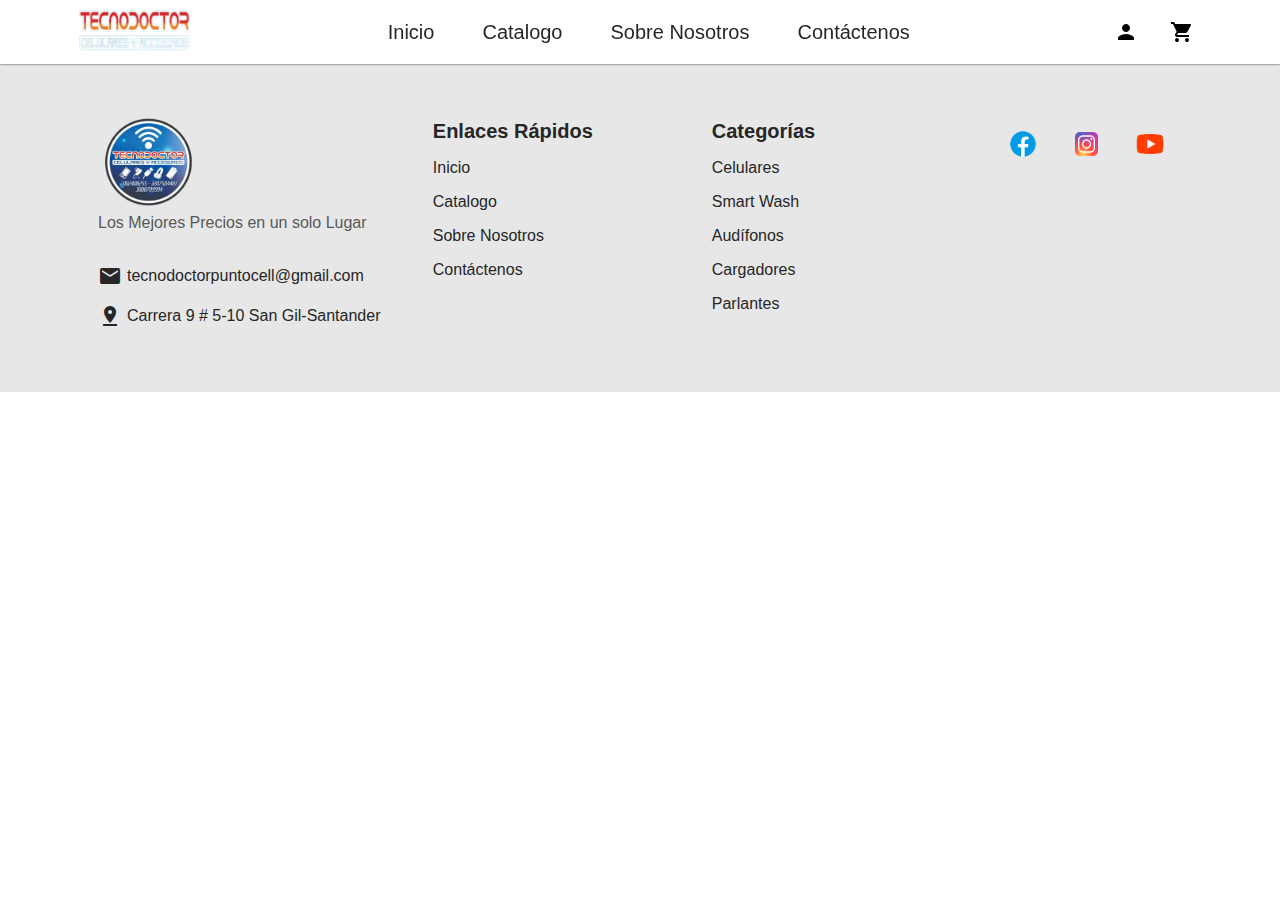
==== pages/shop.html @ 9371bdbc "refactor: :wrench:" ====
<!DOCTYPE html>
<html lang="es">
<head>
    <meta charset="UTF-8">
    <meta name="viewport" content="width=device-width, initial-scale=1.0">
    <link rel="stylesheet" href="./../css/style.css">
    <link rel="shortcut icon" href="./favicon.ico" type="image/x-icon">
    <link href="https://fonts.googleapis.com/icon?family=Material+Icons" rel="stylesheet">
    <title>TECNODOCTOR PUNTO CELL</title>
</head>
<body>
    <!-- HEADER -->
    <header class="header">
        <nav class="nav">
            <a class="nav__logo" href="./index.html">
                <img src="./../img/material/tecnodoctorpuntocell_logo-2.png" alt="logo">
            </a>
            <ul class="nav__menu">
                <li class="nav__link">
                    <a  href="./../index.html">Inicio</a>
                </li>
                <li class="nav__link" >
                    <a href="./../pages/shop.html">Catalogo</a>
                </li>
                <li class="nav__link">
                    <a href="./../pages/about_us.html">Sobre Nosotros</a>
                </li>
                <li class="nav__link">
                    <a  href="./../pages/contact_us.html">Contáctenos</a>
                </li>
            </ul>
            <ul class="nav__buttons">
                <li>
                    <button name="login" type="button" class="mat-fab">
                        <span class="material-icons">
                            person
                        </span>
                    </button>
                </li>
                <li>
                    <button name="shopping_cart" type="button"  class="mat-fab">
                        <span class="material-icons">
                            shopping_cart
                        </span>
                    </button>
                </li>
                <li class="mobile">
                    <button id="menu-mobile" type="button" class="mat-fab">
                        <span class="material-icons">
                            menu
                        </span>
                    </button>
                </li>
            </ul>
        </nav> 
    </header>
    <!-- END HEADER -->

    <!-- MAIN -->
    <main class="main">
        
    </main>
    <!-- END MAIN -->

    <!-- FOOTER -->
    <footer class="footer">
        <div class="container">
            <div class="d-grid footer__content gap-1">

                <div class="footer__section">
                    <div class="footer__logo">
                        <img  src="./../img/material/tecnodoctorpuntocell_logo.png" alt="TECNODOCTOR-LOGO">
                        <p>
                            Los Mejores Precios en un solo Lugar
                        </p>
                    </div>
                    <ul>
                        <li class="footer__link">
                            <a href="">
                                <span class="material-icons">
                                    mail
                                </span>
                                tecnodoctorpuntocell@gmail.com
                            </a> 
                        </li>
                        <li class="footer__link">
                            <a href="">
                                <span class="material-icons">
                                    pin_drop
                                </span>
                                Carrera 9 # 5-10 San Gil-Santander
                            </a> 
                        </li>
                    </ul>
                </div>

                <div class="footer__section">
                    <h3 class="footer__subtitle my-1">
                        Enlaces Rápidos
                    </h3>
                    <ul>
                        <li class="footer__link">
                            <a href="./../index.html">
                                Inicio
                            </a> 
                        </li>
                        <li class="footer__link">
                            <a href="./../pages/shop.html">
                                Catalogo
                            </a> 
                        </li>
                        <li class="footer__link">
                            <a href="./../pages/about_us.html">
                                Sobre Nosotros
                            </a> 
                        </li>
                        <li class="footer__link">
                            <a href="./../pages/contact_us.html">
                                Contáctenos
                            </a> 
                        </li>
                    </ul>
                </div>

                <div class="footer__section">
                    <h3 class="footer__subtitle my-1">
                        Categorías
                    </h3>
                    <ul>
                        <li class="footer__link">
                            <a href="">Celulares</a> 
                        </li>
                        <li class="footer__link">
                            <a href="">Smart Wash</a> 
                        </li>
                        <li class="footer__link">
                            <a href="">Audífonos</a> 
                        </li>
                        <li class="footer__link">
                            <a href="">Cargadores</a> 
                        </li class="footer__link" >
                        <li class="footer__link">
                            <a href="">Parlantes</a> 
                        </li>
                    </ul>
                </div>

                <div class="footer__section">
                    <div class="d-flex text-align-center">
                        <a href=""  class="footer__social">
                            <img src="./../img/material/facebook.png" alt="facebook link">
                        </a>
                        <a href=""  class="footer__social">
                            <img src="./../img/material/instagram.png" alt="instagram link">
                        </a>
                        <a href=""  class="footer__social">
                            <img src="./../img/material/youtube.png" alt="YouTube link">
                        </a>
                    </div>
                </div>

            </div>
        </div>
    </footer>
    <!-- END FOOTER -->
</body>
</html>
---- css/style.css ----
@import url(./base.css);
@import url(./layout.css);

@import url(./reusable.css);

@import url(./header.css);
@import url(./product.css);







@import url(./footer.css);




















@import url(./breakpoints.css);
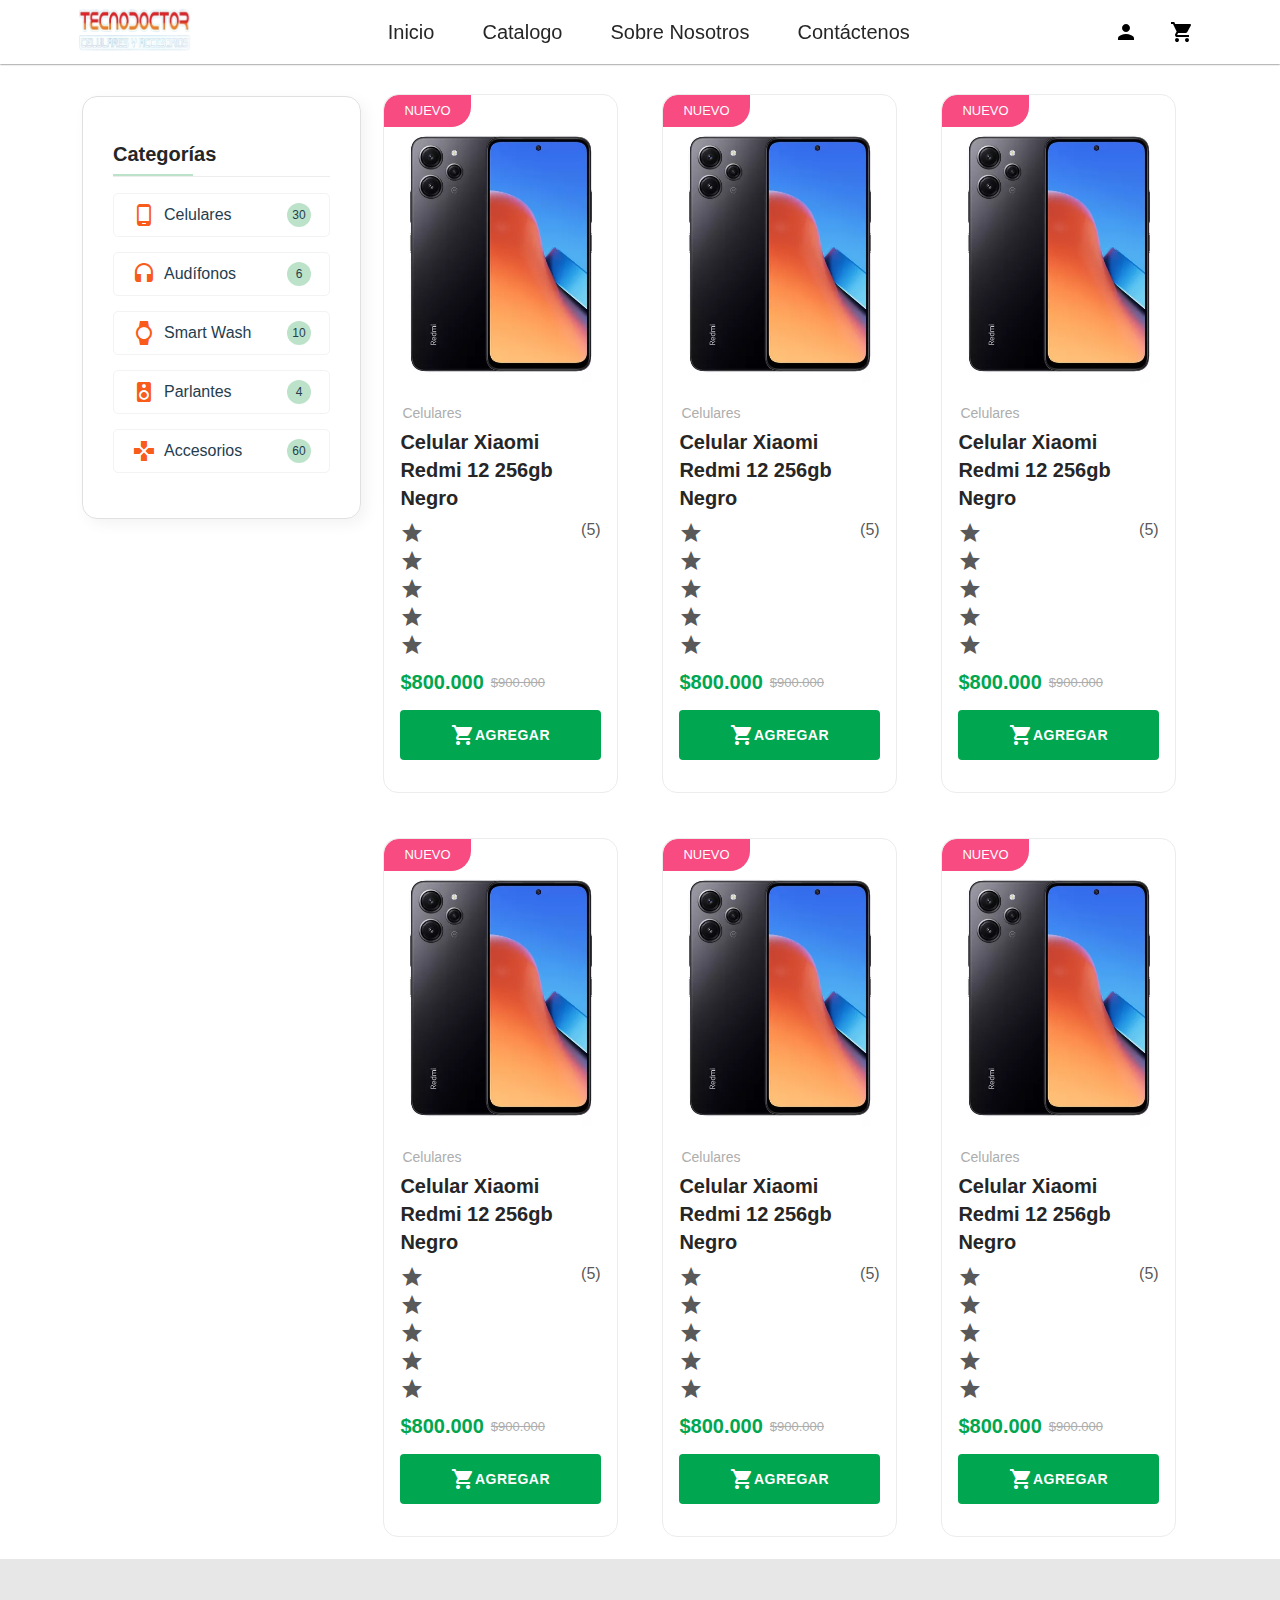
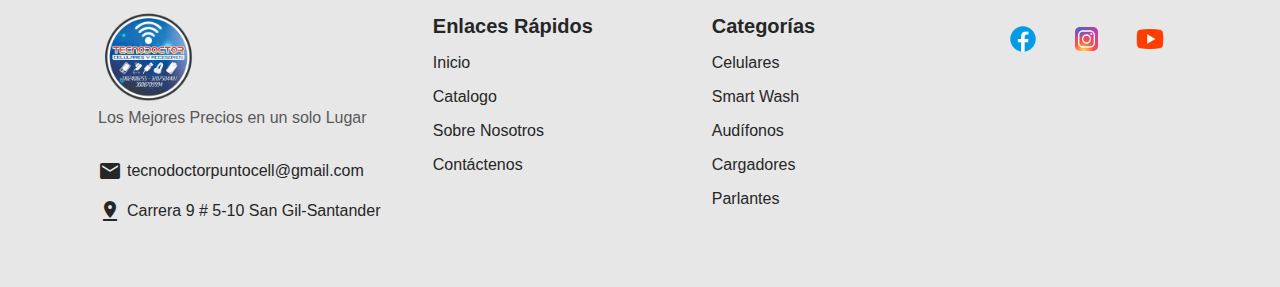
==== commit b2125d74: "refactor: :arrow_up: INDEX, SHOP" ====
--- a/pages/shop.html
+++ b/pages/shop.html
@@ -12,9 +12,18 @@
     <!-- HEADER -->
     <header class="header">
         <nav class="nav">
-            <a class="nav__logo" href="./index.html">
+            <a class="nav__logo" href="./../index.html">
                 <img src="./../img/material/tecnodoctorpuntocell_logo-2.png" alt="logo">
             </a>
+            <input type="checkbox" id="menu">
+            <label class="mobile order-1 mat-fab" for="menu">
+                <span class="material-icons open">
+                    menu
+                </span>
+                <span class="material-icons close">
+                    close
+                </span>
+            </label>
             <ul class="nav__menu">
                 <li class="nav__link">
                     <a  href="./../index.html">Inicio</a>
@@ -44,21 +53,440 @@
                         </span>
                     </button>
                 </li>
-                <li class="mobile">
-                    <button id="menu-mobile" type="button" class="mat-fab">
-                        <span class="material-icons">
-                            menu
-                        </span>
-                    </button>
-                </li>
             </ul>
-        </nav> 
+
+        </nav>
     </header>
     <!-- END HEADER -->
 
     <!-- MAIN -->
     <main class="main">
-        
+        <div class="container">
+            <div class="shop__marcas">
+    
+            </div>
+            <div class="d-grid shop">
+                <div>
+                    <div class="category-card">
+                        <h3 class="section__title">Categorías</h3>
+                        <ul>
+                            <li>
+                                <a href="./categorys/mobiles.html">
+                                    <span class="material-icons color-first me-1">
+                                        phone_android
+                                    </span>
+                                    Celulares 
+                                </a>
+                                <span class="count">
+                                    30
+                                </span>
+                            </li>
+
+                            <li>
+                                <a href="./categorys/headset.html">
+                                    <span class="material-icons color-first me-1">
+                                        headset
+                                    </span>
+                                    Audífonos 
+                                </a>
+                                <span class="count">
+                                    6
+                                </span>
+                            </li>
+
+                            <li>
+                                <a href="./categorys/smart-wash.html">
+                                    <span class="material-icons color-first me-1">
+                                        watch
+                                    </span>
+                                    Smart Wash 
+                                </a>
+                                <span class="count">
+                                    10
+                                </span>
+                            </li>
+
+                            <li>
+                                <a href="./categorys/mobiles.html">
+                                    <span class="material-icons color-first me-1">
+                                        speaker
+                                    </span>
+                                    Parlantes
+                                </a>
+                                <span class="count">
+                                    4
+                                </span>
+                            </li>
+
+                            <li>
+                                <a href="./categorys/mobiles.html">
+                                    <span class="material-icons color-first me-1">
+                                        gamepad
+                                    </span>
+                                    Accesorios
+                                </a>
+                                <span class="count">
+                                    60
+                                </span>
+                            </li>
+
+                        </ul>
+                    </div>
+    
+                </div>
+                <div class="d-grid col-lg-4 mt-1">
+                    <div class="product">
+                        <div class="product__image">
+                            <div class="product__img">
+                                <a href="./../pages/product.html" class="product__img">
+                                    <img src="./../img/products/product-1-01.webp" alt="product-1">
+                                </a>
+                            </div>
+                            <div class="product__tag">
+                                <span class="new">
+                                    NUEVO
+                                </span>
+                            </div>
+                        </div>
+                        <div class="product__content">
+                            <div class="product__category">
+                                <a href="">
+                                    Celulares
+                                </a>
+                            </div>
+                            <h2>
+                                <a class="product__title" href="">
+                                    Celular Xiaomi Redmi 12 256gb Negro
+                                </a>
+                            </h2>
+                            <div class="product__rate">
+                                <div class="product__rate-starts">
+                                    <span class="material-icons">
+                                        star_rate
+                                    </span>
+                                    <span class="material-icons">
+                                        star_rate
+                                    </span>
+                                    <span class="material-icons">
+                                        star_rate
+                                    </span>
+                                    <span class="material-icons">
+                                        star_rate
+                                    </span>
+                                    <span class="material-icons">
+                                        star_rate
+                                    </span>
+                                </div>
+                                <span class="product__rate-num">
+                                    (5)
+                                </span>
+                            </div>
+                            <div class="product__price">
+                                <h3>$800.000</h3>
+                                <h4 class="old-price">$900.000</h4>
+                            </div>
+                            <button class="product__button ">
+                                <span class="material-icons">
+                                    shopping_cart
+                                </span>
+                                AGREGAR
+                            </button>
+                        </div>
+                    </div>
+                    <div class="product">
+                        <div class="product__image">
+                            <div class="product__img">
+                                <a href="./../pages/product.html" class="product__img">
+                                    <img src="./../img/products/product-1-01.webp" alt="product-1">
+                                </a>
+                            </div>
+                            <div class="product__tag">
+                                <span class="new">
+                                    NUEVO
+                                </span>
+                            </div>
+                        </div>
+                        <div class="product__content">
+                            <div class="product__category">
+                                <a href="">
+                                    Celulares
+                                </a>
+                            </div>
+                            <h2>
+                                <a class="product__title" href="">
+                                    Celular Xiaomi Redmi 12 256gb Negro
+                                </a>
+                            </h2>
+                            <div class="product__rate">
+                                <div class="product__rate-starts">
+                                    <span class="material-icons">
+                                        star_rate
+                                    </span>
+                                    <span class="material-icons">
+                                        star_rate
+                                    </span>
+                                    <span class="material-icons">
+                                        star_rate
+                                    </span>
+                                    <span class="material-icons">
+                                        star_rate
+                                    </span>
+                                    <span class="material-icons">
+                                        star_rate
+                                    </span>
+                                </div>
+                                <span class="product__rate-num">
+                                    (5)
+                                </span>
+                            </div>
+                            <div class="product__price">
+                                <h3>$800.000</h3>
+                                <h4 class="old-price">$900.000</h4>
+                            </div>
+                            <button class="product__button ">
+                                <span class="material-icons">
+                                    shopping_cart
+                                </span>
+                                AGREGAR
+                            </button>
+                        </div>
+                    </div>
+                    <div class="product">
+                        <div class="product__image">
+                            <div class="product__img">
+                                <a href="./../pages/product.html" class="product__img">
+                                    <img src="./../img/products/product-1-01.webp" alt="product-1">
+                                </a>
+                            </div>
+                            <div class="product__tag">
+                                <span class="new">
+                                    NUEVO
+                                </span>
+                            </div>
+                        </div>
+                        <div class="product__content">
+                            <div class="product__category">
+                                <a href="">
+                                    Celulares
+                                </a>
+                            </div>
+                            <h2>
+                                <a class="product__title" href="">
+                                    Celular Xiaomi Redmi 12 256gb Negro
+                                </a>
+                            </h2>
+                            <div class="product__rate">
+                                <div class="product__rate-starts">
+                                    <span class="material-icons">
+                                        star_rate
+                                    </span>
+                                    <span class="material-icons">
+                                        star_rate
+                                    </span>
+                                    <span class="material-icons">
+                                        star_rate
+                                    </span>
+                                    <span class="material-icons">
+                                        star_rate
+                                    </span>
+                                    <span class="material-icons">
+                                        star_rate
+                                    </span>
+                                </div>
+                                <span class="product__rate-num">
+                                    (5)
+                                </span>
+                            </div>
+                            <div class="product__price">
+                                <h3>$800.000</h3>
+                                <h4 class="old-price">$900.000</h4>
+                            </div>
+                            <button class="product__button ">
+                                <span class="material-icons">
+                                    shopping_cart
+                                </span>
+                                AGREGAR
+                            </button>
+                        </div>
+                    </div>
+                    <div class="product">
+                        <div class="product__image">
+                            <div class="product__img">
+                                <a href="./../pages/product.html" class="product__img">
+                                    <img src="./../img/products/product-1-01.webp" alt="product-1">
+                                </a>
+                            </div>
+                            <div class="product__tag">
+                                <span class="new">
+                                    NUEVO
+                                </span>
+                            </div>
+                        </div>
+                        <div class="product__content">
+                            <div class="product__category">
+                                <a href="">
+                                    Celulares
+                                </a>
+                            </div>
+                            <h2>
+                                <a class="product__title" href="">
+                                    Celular Xiaomi Redmi 12 256gb Negro
+                                </a>
+                            </h2>
+                            <div class="product__rate">
+                                <div class="product__rate-starts">
+                                    <span class="material-icons">
+                                        star_rate
+                                    </span>
+                                    <span class="material-icons">
+                                        star_rate
+                                    </span>
+                                    <span class="material-icons">
+                                        star_rate
+                                    </span>
+                                    <span class="material-icons">
+                                        star_rate
+                                    </span>
+                                    <span class="material-icons">
+                                        star_rate
+                                    </span>
+                                </div>
+                                <span class="product__rate-num">
+                                    (5)
+                                </span>
+                            </div>
+                            <div class="product__price">
+                                <h3>$800.000</h3>
+                                <h4 class="old-price">$900.000</h4>
+                            </div>
+                            <button class="product__button ">
+                                <span class="material-icons">
+                                    shopping_cart
+                                </span>
+                                AGREGAR
+                            </button>
+                        </div>
+                    </div>
+                    <div class="product">
+                        <div class="product__image">
+                            <div class="product__img">
+                                <a href="./../pages/product.html" class="product__img">
+                                    <img src="./../img/products/product-1-01.webp" alt="product-1">
+                                </a>
+                            </div>
+                            <div class="product__tag">
+                                <span class="new">
+                                    NUEVO
+                                </span>
+                            </div>
+                        </div>
+                        <div class="product__content">
+                            <div class="product__category">
+                                <a href="">
+                                    Celulares
+                                </a>
+                            </div>
+                            <h2>
+                                <a class="product__title" href="">
+                                    Celular Xiaomi Redmi 12 256gb Negro
+                                </a>
+                            </h2>
+                            <div class="product__rate">
+                                <div class="product__rate-starts">
+                                    <span class="material-icons">
+                                        star_rate
+                                    </span>
+                                    <span class="material-icons">
+                                        star_rate
+                                    </span>
+                                    <span class="material-icons">
+                                        star_rate
+                                    </span>
+                                    <span class="material-icons">
+                                        star_rate
+                                    </span>
+                                    <span class="material-icons">
+                                        star_rate
+                                    </span>
+                                </div>
+                                <span class="product__rate-num">
+                                    (5)
+                                </span>
+                            </div>
+                            <div class="product__price">
+                                <h3>$800.000</h3>
+                                <h4 class="old-price">$900.000</h4>
+                            </div>
+                            <button class="product__button ">
+                                <span class="material-icons">
+                                    shopping_cart
+                                </span>
+                                AGREGAR
+                            </button>
+                        </div>
+                    </div>
+                    <div class="product">
+                        <div class="product__image">
+                            <div class="product__img">
+                                <a href="./../pages/product.html" class="product__img">
+                                    <img src="./../img/products/product-1-01.webp" alt="product-1">
+                                </a>
+                            </div>
+                            <div class="product__tag">
+                                <span class="new">
+                                    NUEVO
+                                </span>
+                            </div>
+                        </div>
+                        <div class="product__content">
+                            <div class="product__category">
+                                <a href="">
+                                    Celulares
+                                </a>
+                            </div>
+                            <h2>
+                                <a class="product__title" href="">
+                                    Celular Xiaomi Redmi 12 256gb Negro
+                                </a>
+                            </h2>
+                            <div class="product__rate">
+                                <div class="product__rate-starts">
+                                    <span class="material-icons">
+                                        star_rate
+                                    </span>
+                                    <span class="material-icons">
+                                        star_rate
+                                    </span>
+                                    <span class="material-icons">
+                                        star_rate
+                                    </span>
+                                    <span class="material-icons">
+                                        star_rate
+                                    </span>
+                                    <span class="material-icons">
+                                        star_rate
+                                    </span>
+                                </div>
+                                <span class="product__rate-num">
+                                    (5)
+                                </span>
+                            </div>
+                            <div class="product__price">
+                                <h3>$800.000</h3>
+                                <h4 class="old-price">$900.000</h4>
+                            </div>
+                            <button class="product__button ">
+                                <span class="material-icons">
+                                    shopping_cart
+                                </span>
+                                AGREGAR
+                            </button>
+                        </div>
+                    </div>
+                    
+                </div>
+            </div>
+        </div>
     </main>
     <!-- END MAIN -->
 
--- a/css/style.css
+++ b/css/style.css
@@ -5,7 +5,7 @@
 
 @import url(./header.css);
 @import url(./product.css);
-
+@import url(./shop.css);
 
 
 
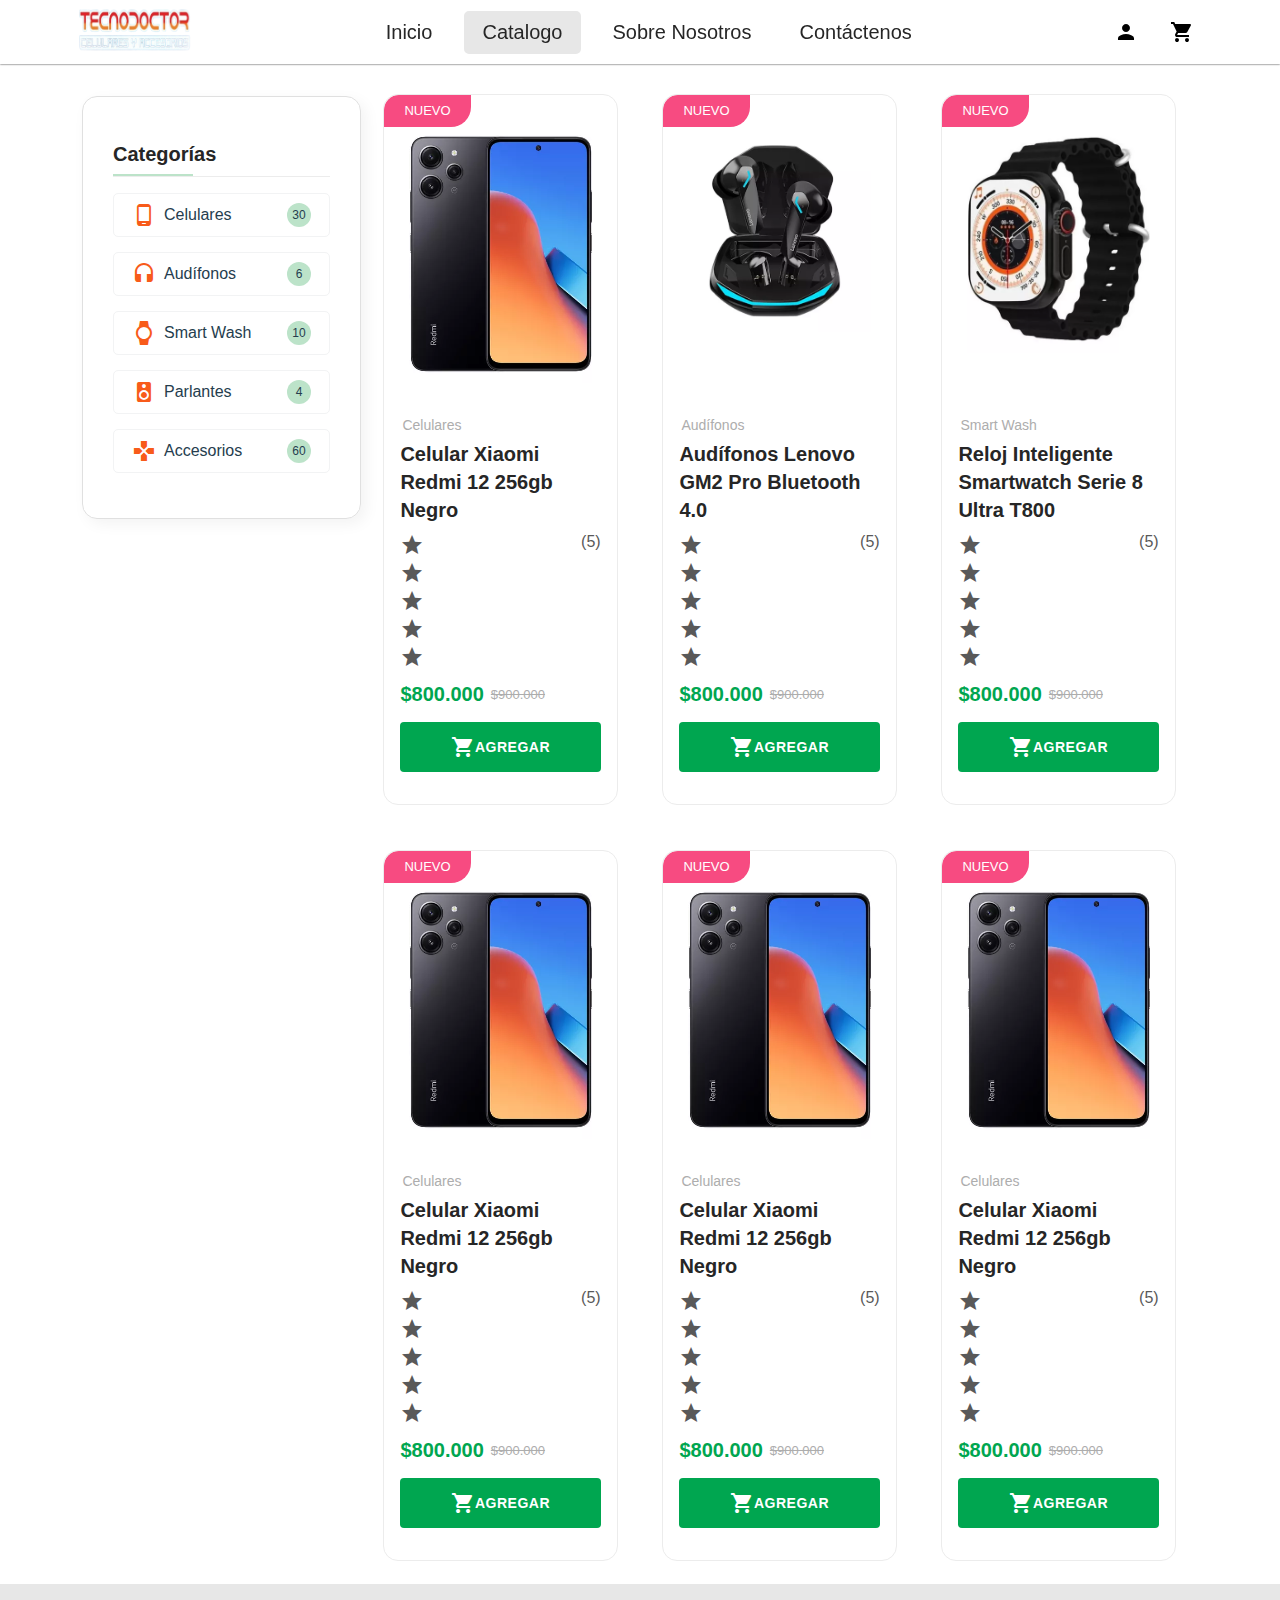
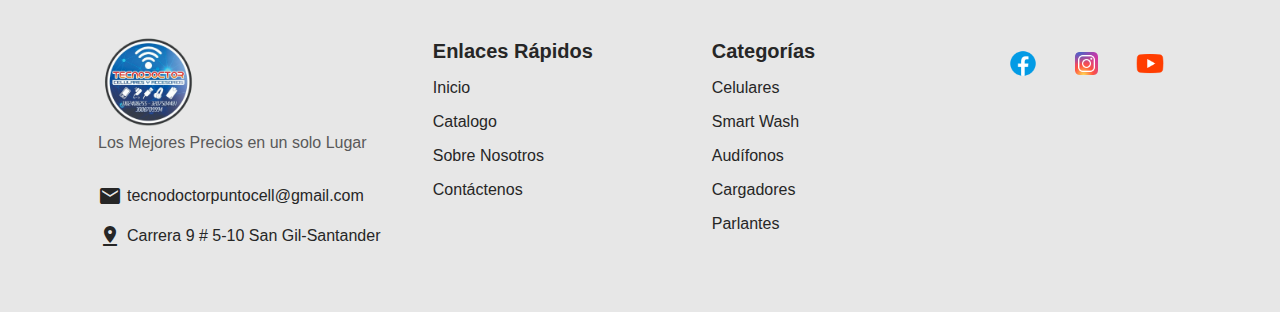
==== commit a07824cd: "refactor: :arrow_up: add image Refactor shop new Styles" ====
--- a/pages/shop.html
+++ b/pages/shop.html
@@ -4,7 +4,7 @@
     <meta charset="UTF-8">
     <meta name="viewport" content="width=device-width, initial-scale=1.0">
     <link rel="stylesheet" href="./../css/style.css">
-    <link rel="shortcut icon" href="./favicon.ico" type="image/x-icon">
+    <link rel="shortcut icon" href="./../favicon.ico" type="image/x-icon">
     <link href="https://fonts.googleapis.com/icon?family=Material+Icons" rel="stylesheet">
     <title>TECNODOCTOR PUNTO CELL</title>
 </head>
@@ -28,7 +28,7 @@
                 <li class="nav__link">
                     <a  href="./../index.html">Inicio</a>
                 </li>
-                <li class="nav__link" >
+                <li class="nav__link nav-active" >
                     <a href="./../pages/shop.html">Catalogo</a>
                 </li>
                 <li class="nav__link">
@@ -134,7 +134,187 @@
                     </div>
     
                 </div>
+
+                <!-- ====================== productos ====================== -->
                 <div class="d-grid col-lg-4 mt-1">
+
+                    <div class="product">
+                        <div class="product__image">
+                            <div class="product__img">
+                                <a href="./products/product.html" class="product__img">
+                                    <img src="./../img/products/product-1-01.webp" alt="product-1">
+                                </a>
+                            </div>
+                            <div class="product__tag">
+                                <span class="new">
+                                    NUEVO
+                                </span>
+                            </div>
+                        </div>
+                        <div class="product__content">
+                            <div class="product__category">
+                                <a href="">
+                                    Celulares
+                                </a>
+                            </div>
+                            <h2>
+                                <a class="product__title" href="./products/product.html">
+                                    Celular Xiaomi Redmi 12 256gb Negro
+                                </a>
+                            </h2>
+                            <div class="product__rate">
+                                <div class="product__rate-starts">
+                                    <span class="material-icons">
+                                        star_rate
+                                    </span>
+                                    <span class="material-icons">
+                                        star_rate
+                                    </span>
+                                    <span class="material-icons">
+                                        star_rate
+                                    </span>
+                                    <span class="material-icons">
+                                        star_rate
+                                    </span>
+                                    <span class="material-icons">
+                                        star_rate
+                                    </span>
+                                </div>
+                                <span class="product__rate-num">
+                                    (5)
+                                </span>
+                            </div>
+                            <div class="product__price">
+                                <h3>$800.000</h3>
+                                <h4 class="old-price">$900.000</h4>
+                            </div>
+                            <button class="product__button ">
+                                <span class="material-icons">
+                                    shopping_cart
+                                </span>
+                                AGREGAR
+                            </button>
+                        </div>
+                    </div>
+
+                    <div class="product">
+                        <div class="product__image">
+                            <div class="product__img">
+                                <a href="./products/product.html" class="product__img">
+                                    <img src="./../img/products/product-2-01.webp" alt="product-1">
+                                </a>
+                            </div>
+                            <div class="product__tag">
+                                <span class="new">
+                                    NUEVO
+                                </span>
+                            </div>
+                        </div>
+                        <div class="product__content">
+                            <div class="product__category">
+                                <a href="">
+                                    Audífonos
+                                </a>
+                            </div>
+                            <h2>
+                                <a class="product__title" href="./products/product.html">
+                                    Audífonos Lenovo GM2 Pro Bluetooth 4.0
+                                </a>
+                            </h2>
+                            <div class="product__rate">
+                                <div class="product__rate-starts">
+                                    <span class="material-icons">
+                                        star_rate
+                                    </span>
+                                    <span class="material-icons">
+                                        star_rate
+                                    </span>
+                                    <span class="material-icons">
+                                        star_rate
+                                    </span>
+                                    <span class="material-icons">
+                                        star_rate
+                                    </span>
+                                    <span class="material-icons">
+                                        star_rate
+                                    </span>
+                                </div>
+                                <span class="product__rate-num">
+                                    (5)
+                                </span>
+                            </div>
+                            <div class="product__price">
+                                <h3>$800.000</h3>
+                                <h4 class="old-price">$900.000</h4>
+                            </div>
+                            <button class="product__button ">
+                                <span class="material-icons">
+                                    shopping_cart
+                                </span>
+                                AGREGAR
+                            </button>
+                        </div>
+                    </div>
+
+                    <div class="product">
+                        <div class="product__image">
+                            <div class="product__img">
+                                <a href="./products/product.html" class="product__img">
+                                    <img src="./../img/products/product-3-1.webp" alt="product-1">
+                                </a>
+                            </div>
+                            <div class="product__tag">
+                                <span class="new">
+                                    NUEVO
+                                </span>
+                            </div>
+                        </div>
+                        <div class="product__content">
+                            <div class="product__category">
+                                <a href="">
+                                    Smart Wash
+                                </a>
+                            </div>
+                            <h2>
+                                <a class="product__title" href="./products/product.html">
+                                    Reloj Inteligente Smartwatch Serie 8 Ultra T800
+                                </a>
+                            </h2>
+                            <div class="product__rate">
+                                <div class="product__rate-starts">
+                                    <span class="material-icons">
+                                        star_rate
+                                    </span>
+                                    <span class="material-icons">
+                                        star_rate
+                                    </span>
+                                    <span class="material-icons">
+                                        star_rate
+                                    </span>
+                                    <span class="material-icons">
+                                        star_rate
+                                    </span>
+                                    <span class="material-icons">
+                                        star_rate
+                                    </span>
+                                </div>
+                                <span class="product__rate-num">
+                                    (5)
+                                </span>
+                            </div>
+                            <div class="product__price">
+                                <h3>$800.000</h3>
+                                <h4 class="old-price">$900.000</h4>
+                            </div>
+                            <button class="product__button ">
+                                <span class="material-icons">
+                                    shopping_cart
+                                </span>
+                                AGREGAR
+                            </button>
+                        </div>
+                    </div>
+                    
                     <div class="product">
                         <div class="product__image">
                             <div class="product__img">
@@ -193,6 +373,7 @@
                             </button>
                         </div>
                     </div>
+
                     <div class="product">
                         <div class="product__image">
                             <div class="product__img">
@@ -251,180 +432,7 @@
                             </button>
                         </div>
                     </div>
-                    <div class="product">
-                        <div class="product__image">
-                            <div class="product__img">
-                                <a href="./../pages/product.html" class="product__img">
-                                    <img src="./../img/products/product-1-01.webp" alt="product-1">
-                                </a>
-                            </div>
-                            <div class="product__tag">
-                                <span class="new">
-                                    NUEVO
-                                </span>
-                            </div>
-                        </div>
-                        <div class="product__content">
-                            <div class="product__category">
-                                <a href="">
-                                    Celulares
-                                </a>
-                            </div>
-                            <h2>
-                                <a class="product__title" href="">
-                                    Celular Xiaomi Redmi 12 256gb Negro
-                                </a>
-                            </h2>
-                            <div class="product__rate">
-                                <div class="product__rate-starts">
-                                    <span class="material-icons">
-                                        star_rate
-                                    </span>
-                                    <span class="material-icons">
-                                        star_rate
-                                    </span>
-                                    <span class="material-icons">
-                                        star_rate
-                                    </span>
-                                    <span class="material-icons">
-                                        star_rate
-                                    </span>
-                                    <span class="material-icons">
-                                        star_rate
-                                    </span>
-                                </div>
-                                <span class="product__rate-num">
-                                    (5)
-                                </span>
-                            </div>
-                            <div class="product__price">
-                                <h3>$800.000</h3>
-                                <h4 class="old-price">$900.000</h4>
-                            </div>
-                            <button class="product__button ">
-                                <span class="material-icons">
-                                    shopping_cart
-                                </span>
-                                AGREGAR
-                            </button>
-                        </div>
-                    </div>
-                    <div class="product">
-                        <div class="product__image">
-                            <div class="product__img">
-                                <a href="./../pages/product.html" class="product__img">
-                                    <img src="./../img/products/product-1-01.webp" alt="product-1">
-                                </a>
-                            </div>
-                            <div class="product__tag">
-                                <span class="new">
-                                    NUEVO
-                                </span>
-                            </div>
-                        </div>
-                        <div class="product__content">
-                            <div class="product__category">
-                                <a href="">
-                                    Celulares
-                                </a>
-                            </div>
-                            <h2>
-                                <a class="product__title" href="">
-                                    Celular Xiaomi Redmi 12 256gb Negro
-                                </a>
-                            </h2>
-                            <div class="product__rate">
-                                <div class="product__rate-starts">
-                                    <span class="material-icons">
-                                        star_rate
-                                    </span>
-                                    <span class="material-icons">
-                                        star_rate
-                                    </span>
-                                    <span class="material-icons">
-                                        star_rate
-                                    </span>
-                                    <span class="material-icons">
-                                        star_rate
-                                    </span>
-                                    <span class="material-icons">
-                                        star_rate
-                                    </span>
-                                </div>
-                                <span class="product__rate-num">
-                                    (5)
-                                </span>
-                            </div>
-                            <div class="product__price">
-                                <h3>$800.000</h3>
-                                <h4 class="old-price">$900.000</h4>
-                            </div>
-                            <button class="product__button ">
-                                <span class="material-icons">
-                                    shopping_cart
-                                </span>
-                                AGREGAR
-                            </button>
-                        </div>
-                    </div>
-                    <div class="product">
-                        <div class="product__image">
-                            <div class="product__img">
-                                <a href="./../pages/product.html" class="product__img">
-                                    <img src="./../img/products/product-1-01.webp" alt="product-1">
-                                </a>
-                            </div>
-                            <div class="product__tag">
-                                <span class="new">
-                                    NUEVO
-                                </span>
-                            </div>
-                        </div>
-                        <div class="product__content">
-                            <div class="product__category">
-                                <a href="">
-                                    Celulares
-                                </a>
-                            </div>
-                            <h2>
-                                <a class="product__title" href="">
-                                    Celular Xiaomi Redmi 12 256gb Negro
-                                </a>
-                            </h2>
-                            <div class="product__rate">
-                                <div class="product__rate-starts">
-                                    <span class="material-icons">
-                                        star_rate
-                                    </span>
-                                    <span class="material-icons">
-                                        star_rate
-                                    </span>
-                                    <span class="material-icons">
-                                        star_rate
-                                    </span>
-                                    <span class="material-icons">
-                                        star_rate
-                                    </span>
-                                    <span class="material-icons">
-                                        star_rate
-                                    </span>
-                                </div>
-                                <span class="product__rate-num">
-                                    (5)
-                                </span>
-                            </div>
-                            <div class="product__price">
-                                <h3>$800.000</h3>
-                                <h4 class="old-price">$900.000</h4>
-                            </div>
-                            <button class="product__button ">
-                                <span class="material-icons">
-                                    shopping_cart
-                                </span>
-                                AGREGAR
-                            </button>
-                        </div>
-                    </div>
+
                     <div class="product">
                         <div class="product__image">
                             <div class="product__img">
--- a/css/style.css
+++ b/css/style.css
@@ -6,7 +6,7 @@
 @import url(./header.css);
 @import url(./product.css);
 @import url(./shop.css);
-
+@import url(./about.css);
 
 
 
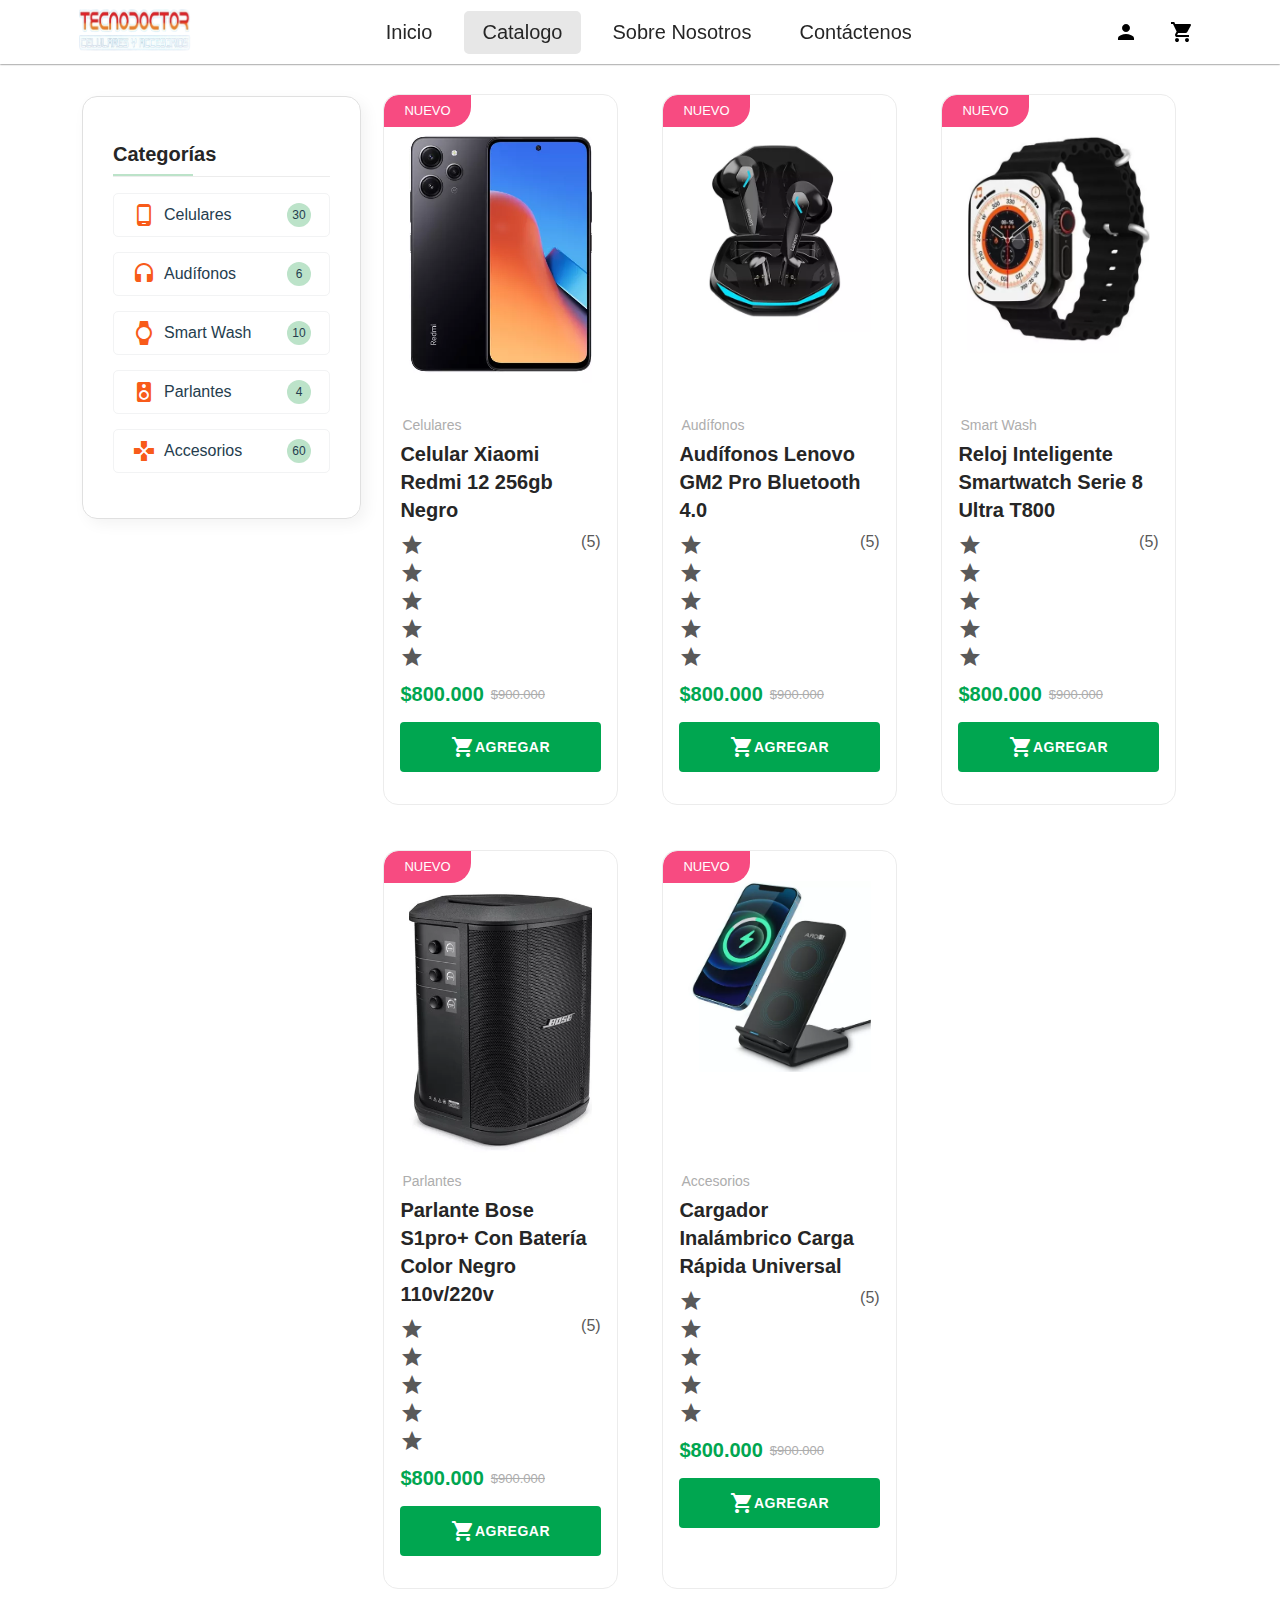
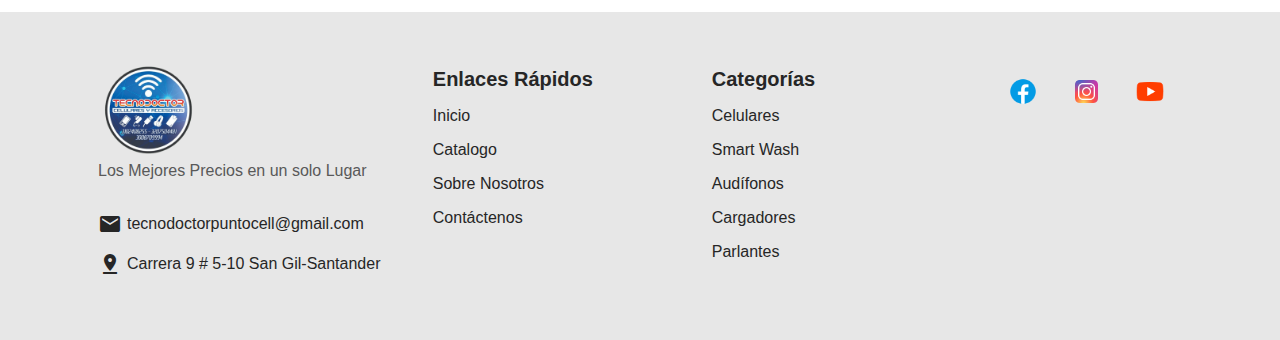
==== commit 63b57e0d: "build: :white_check_mark: ADD CATEGORYS" ====
--- a/pages/shop.html
+++ b/pages/shop.html
@@ -72,62 +72,72 @@
                         <ul>
                             <li>
                                 <a href="./categorys/mobiles.html">
-                                    <span class="material-icons color-first me-1">
-                                        phone_android
-                                    </span>
-                                    Celulares 
-                                </a>
-                                <span class="count">
-                                    30
-                                </span>
+                                    <div>
+                                        <span class="material-icons color-first me-1">
+                                            phone_android
+                                        </span>
+                                        Celulares 
+                                    </div>
+                                    <span class="count">
+                                        30
+                                    </span>
+                                </a>
                             </li>
 
                             <li>
                                 <a href="./categorys/headset.html">
-                                    <span class="material-icons color-first me-1">
-                                        headset
-                                    </span>
-                                    Audífonos 
-                                </a>
-                                <span class="count">
-                                    6
-                                </span>
+                                    <div>
+                                        <span class="material-icons color-first me-1">
+                                            headset
+                                        </span>
+                                        Audífonos 
+                                    </div>
+                                    <span class="count">
+                                        6
+                                    </span>
+                                </a>
                             </li>
 
                             <li>
                                 <a href="./categorys/smart-wash.html">
-                                    <span class="material-icons color-first me-1">
-                                        watch
-                                    </span>
-                                    Smart Wash 
-                                </a>
-                                <span class="count">
-                                    10
-                                </span>
+                                    <div>
+                                        <span class="material-icons color-first me-1">
+                                            watch
+                                        </span>
+                                        Smart Wash 
+                                    </div>
+                                    <span class="count">
+                                        10
+                                    </span>
+                                </a>
                             </li>
 
                             <li>
                                 <a href="./categorys/mobiles.html">
-                                    <span class="material-icons color-first me-1">
-                                        speaker
-                                    </span>
-                                    Parlantes
-                                </a>
-                                <span class="count">
-                                    4
-                                </span>
+                                    <div>
+                                        <span class="material-icons color-first me-1">
+                                            speaker
+                                        </span>
+                                        Parlantes
+                                    </div>
+                                    <span class="count">
+                                        4
+                                    </span>
+                                </a>
                             </li>
 
                             <li>
                                 <a href="./categorys/mobiles.html">
-                                    <span class="material-icons color-first me-1">
-                                        gamepad
-                                    </span>
-                                    Accesorios
-                                </a>
-                                <span class="count">
-                                    60
-                                </span>
+                                    <div>
+                                        <span class="material-icons color-first me-1">
+                                            gamepad
+                                        </span>
+                                        Accesorios
+                                    </div>
+                                    <span class="count">
+                                        60
+                                    </span>
+                                </a>
                             </li>
 
                         </ul>
@@ -260,7 +270,7 @@
                         <div class="product__image">
                             <div class="product__img">
                                 <a href="./products/product.html" class="product__img">
-                                    <img src="./../img/products/product-3-1.webp" alt="product-1">
+                                    <img src="./../img/products/product-3-01.webp" alt="product-1">
                                 </a>
                             </div>
                             <div class="product__tag">
@@ -318,8 +328,8 @@
                     <div class="product">
                         <div class="product__image">
                             <div class="product__img">
-                                <a href="./../pages/product.html" class="product__img">
-                                    <img src="./../img/products/product-1-01.webp" alt="product-1">
+                                <a href="./products/product.html" class="product__img">
+                                    <img src="./../img/products/product-4-01.webp" alt="product-1">
                                 </a>
                             </div>
                             <div class="product__tag">
@@ -331,12 +341,12 @@
                         <div class="product__content">
                             <div class="product__category">
                                 <a href="">
-                                    Celulares
+                                    Parlantes
                                 </a>
                             </div>
                             <h2>
                                 <a class="product__title" href="">
-                                    Celular Xiaomi Redmi 12 256gb Negro
+                                    Parlante Bose S1pro+ Con Batería Color Negro 110v/220v
                                 </a>
                             </h2>
                             <div class="product__rate">
@@ -377,8 +387,8 @@
                     <div class="product">
                         <div class="product__image">
                             <div class="product__img">
-                                <a href="./../pages/product.html" class="product__img">
-                                    <img src="./../img/products/product-1-01.webp" alt="product-1">
+                                <a href="./products/product.html" class="product__img">
+                                    <img src="./../img/products/product-5-01.webp" alt="product-1">
                                 </a>
                             </div>
                             <div class="product__tag">
@@ -390,12 +400,12 @@
                         <div class="product__content">
                             <div class="product__category">
                                 <a href="">
-                                    Celulares
+                                    Accesorios
                                 </a>
                             </div>
                             <h2>
                                 <a class="product__title" href="">
-                                    Celular Xiaomi Redmi 12 256gb Negro
+                                    Cargador Inalámbrico Carga Rápida Universal
                                 </a>
                             </h2>
                             <div class="product__rate">
@@ -433,64 +443,6 @@
                         </div>
                     </div>
 
-                    <div class="product">
-                        <div class="product__image">
-                            <div class="product__img">
-                                <a href="./../pages/product.html" class="product__img">
-                                    <img src="./../img/products/product-1-01.webp" alt="product-1">
-                                </a>
-                            </div>
-                            <div class="product__tag">
-                                <span class="new">
-                                    NUEVO
-                                </span>
-                            </div>
-                        </div>
-                        <div class="product__content">
-                            <div class="product__category">
-                                <a href="">
-                                    Celulares
-                                </a>
-                            </div>
-                            <h2>
-                                <a class="product__title" href="">
-                                    Celular Xiaomi Redmi 12 256gb Negro
-                                </a>
-                            </h2>
-                            <div class="product__rate">
-                                <div class="product__rate-starts">
-                                    <span class="material-icons">
-                                        star_rate
-                                    </span>
-                                    <span class="material-icons">
-                                        star_rate
-                                    </span>
-                                    <span class="material-icons">
-                                        star_rate
-                                    </span>
-                                    <span class="material-icons">
-                                        star_rate
-                                    </span>
-                                    <span class="material-icons">
-                                        star_rate
-                                    </span>
-                                </div>
-                                <span class="product__rate-num">
-                                    (5)
-                                </span>
-                            </div>
-                            <div class="product__price">
-                                <h3>$800.000</h3>
-                                <h4 class="old-price">$900.000</h4>
-                            </div>
-                            <button class="product__button ">
-                                <span class="material-icons">
-                                    shopping_cart
-                                </span>
-                                AGREGAR
-                            </button>
-                        </div>
-                    </div>
                     
                 </div>
             </div>
